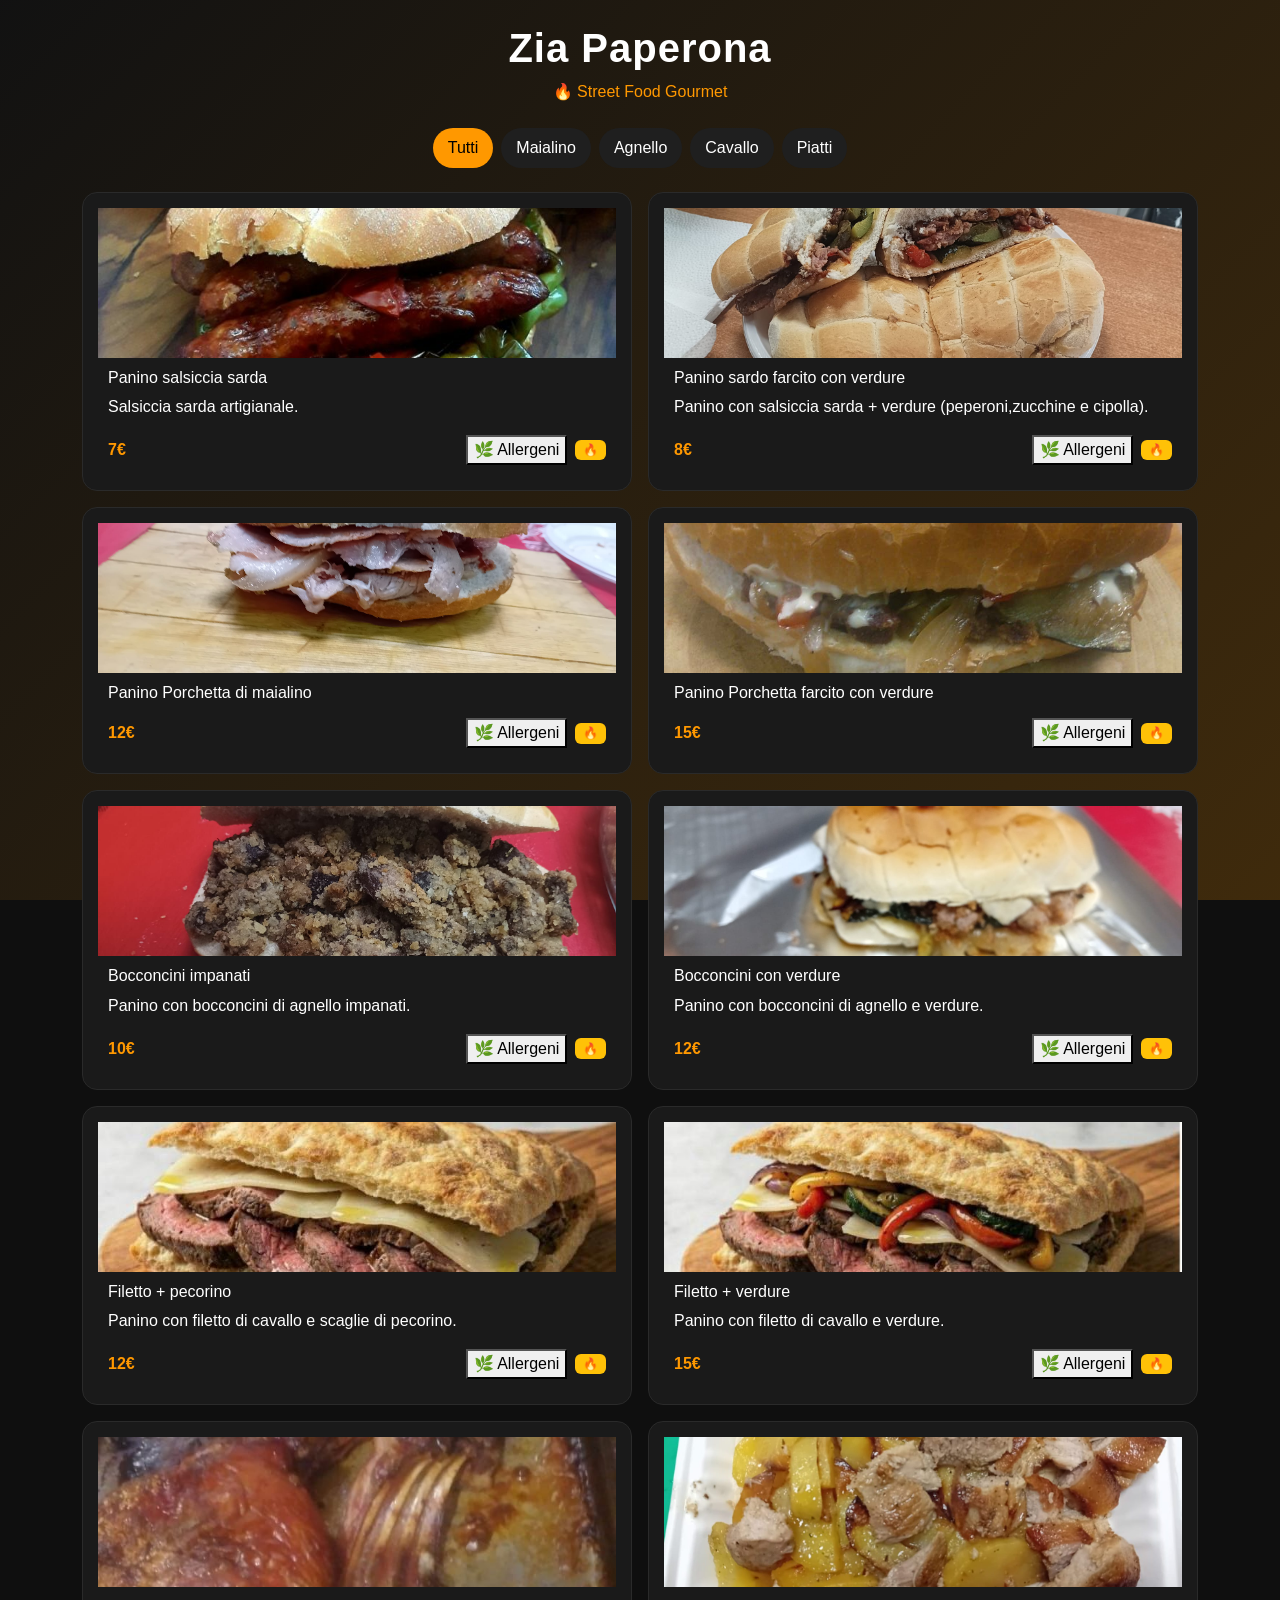
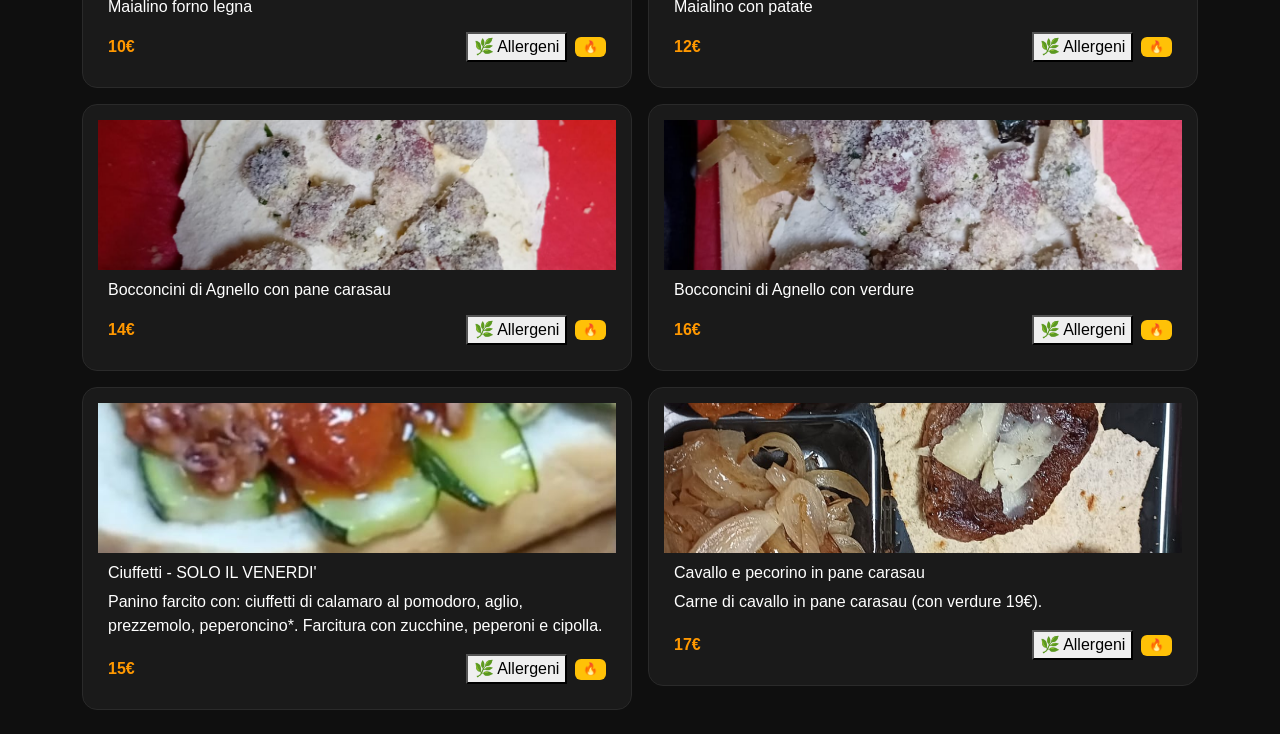
==== index.html @ 617897f8 "first commit" ====
<!DOCTYPE html>
<html lang="it">
<head>
  <meta charset="UTF-8">
  <meta name="viewport" content="width=device-width, initial-scale=1.0">
  <title>Zia Paperona Menu</title>

  <!-- Bootstrap -->
  <link href="https://cdn.jsdelivr.net/npm/bootstrap@5.3.3/dist/css/bootstrap.min.css" rel="stylesheet">

  <link rel="stylesheet" href="./style.css">
</head>
<body>

<div class="bg"></div>

<div class="container py-4">

  <div class="text-center mb-4">
    <h1 class="title">Zia Paperona</h1>
    <p class="subtitle">🔥 Street Food Gourmet</p>
  </div>

  <div id="filters" class="d-flex flex-wrap justify-content-center gap-2 mb-4"></div>

  <div id="menu" class="row g-3"></div>

</div>

<script src="./script.js"></script>
</body>
</html>
---- style.css ----
body {
  margin: 0;
  font-family: 'Segoe UI', sans-serif;
  background:#0f0f0f;
  color: white;
}

/* 🔥 BG ANIMATO */
.bg {
  position: fixed;
  top: 0;
  left: 0;
  width: 100%;
  height: 100%;
  background: linear-gradient(-45deg, #0f0f0f, #1c1c1c, #ff9800, #1c1c1c);
  background-size: 300% 300%;
  animation: bgMove 12s ease infinite;
  z-index: -1;
  opacity: 0.2;
}

@keyframes bgMove {
  0% { background-position: 0% }
  50% { background-position: 100% }
  100% { background-position: 0% }
}

/* TITOLI */
.title {
  font-weight: bold;
  letter-spacing: 1px;
}

.subtitle {
  color: #ff9800;
}

/* BOTTONI */
.filter-btn {
  border: none;
  padding: 8px 15px;
  border-radius: 20px;
  background: #1f1f1f;
  color: white;
  transition: 0.3s;
}

.filter-btn.active,
.filter-btn:hover {
  background: #ff9800;
  color: black;
}

/* CARD MENU */
.menu-card {
  background: #1a1a1a;
  border-radius: 15px;
  padding: 15px;
  transition: 0.3s;
  border: 1px solid #2a2a2a;
}

.menu-card:hover {
  transform: translateY(-5px);
  border-color: #ff9800;
  box-shadow: 0 5px 20px rgba(255,152,0,0.3);
}

/* NOME */
.item-name {
  font-weight: 500;
}

/* PREZZO */
.item-price {
  color: #ff9800;
  font-weight: bold;
}

/* CARD STILE FOOD */
.menu-card {
  background: #1a1a1a;
  border-radius: 15px;
  overflow: hidden;
  transition: 0.3s;
  border: 1px solid #2a2a2a;
}

.menu-card img {
  width: 100%;
  height: 150px;
  object-fit: cover;
}

.menu-card:hover {
  transform: translateY(-5px) scale(1.02);
  box-shadow: 0 10px 25px rgba(255,152,0,0.3);
  border-color: #ff9800;
}

.card-body {
  padding: 10px;
}

.item-name {
  font-size: 16px;
}

.item-price {
  color: #ff9800;
  font-weight: bold;
}

.allergeni-panel {
  display: none;        /* nascosto di default */
  flex-wrap: wrap;
  gap: 6px;
  margin-top: 10px;
  padding-top: 10px;
  border-top: 1px solid rgba(0,0,0,0.08);
}

.allergeni-panel.open {
  display: flex;        /* visibile solo quando ha la classe .open */
}
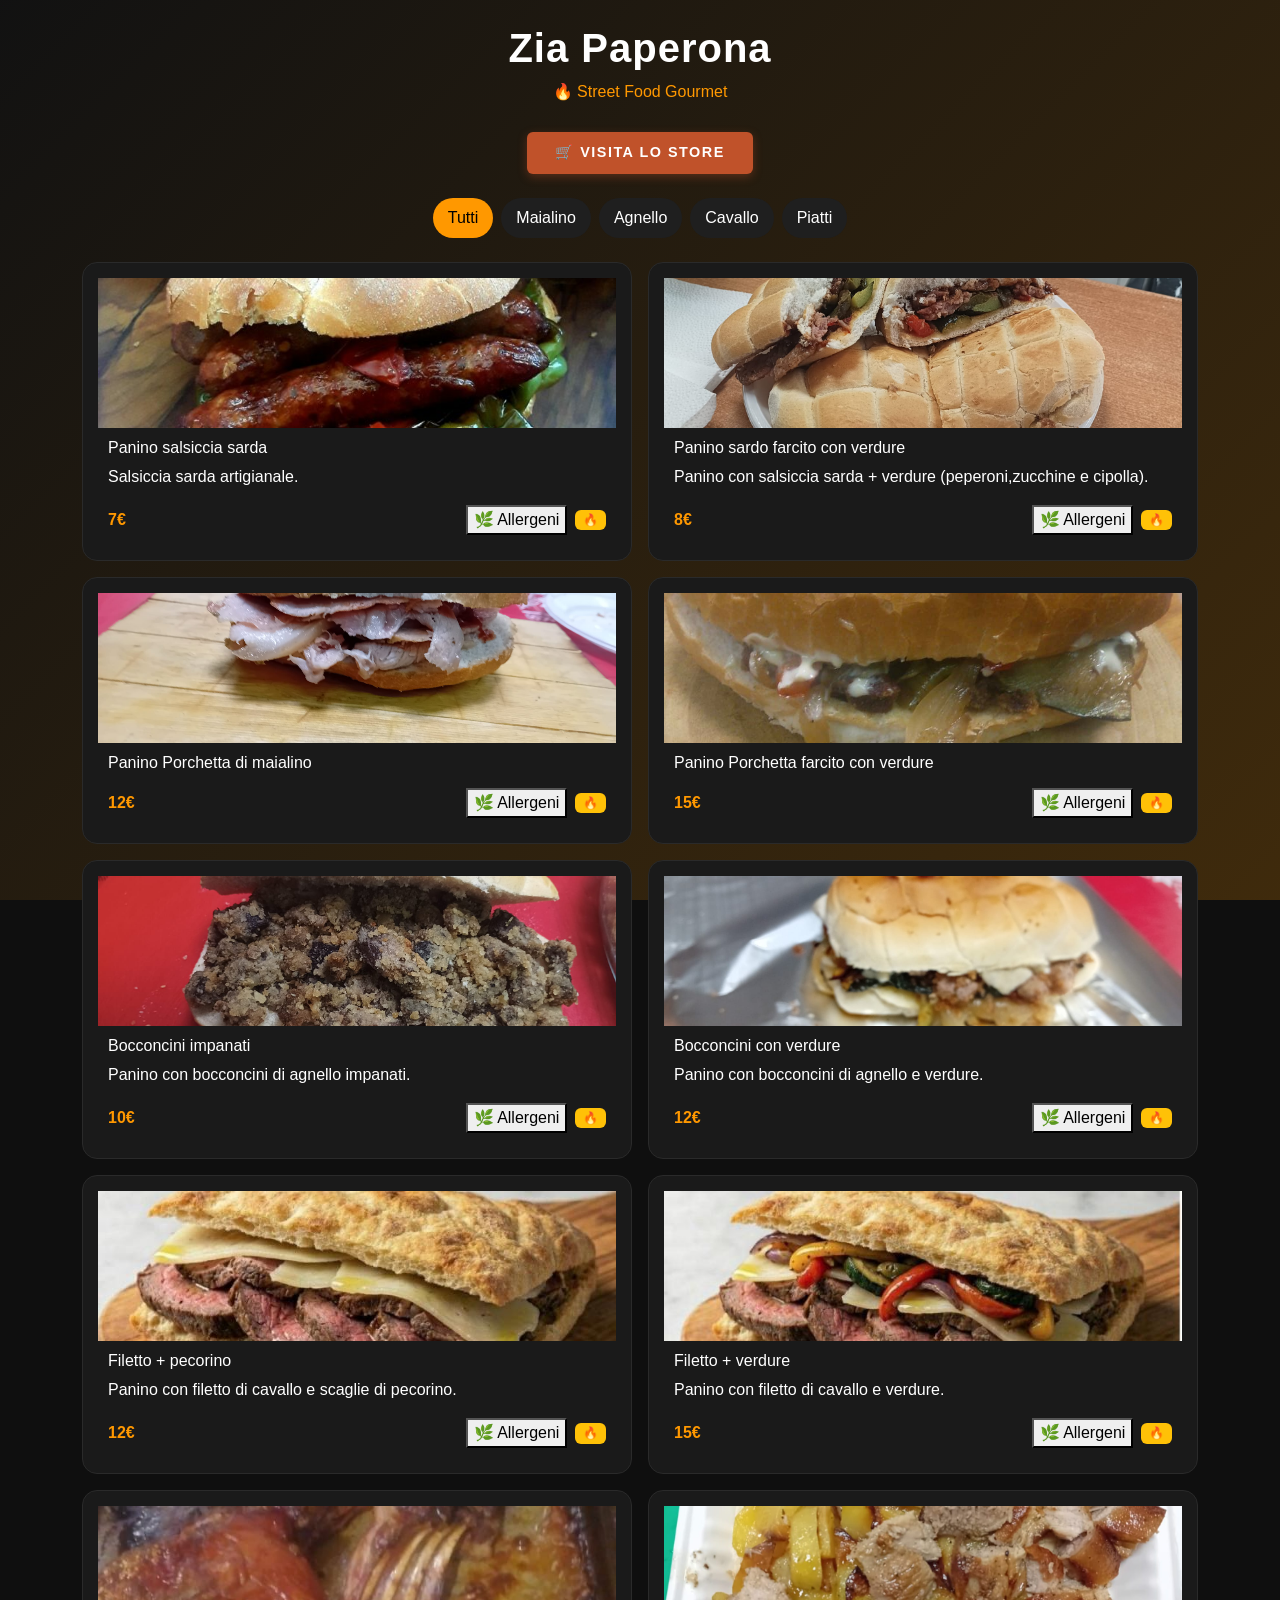
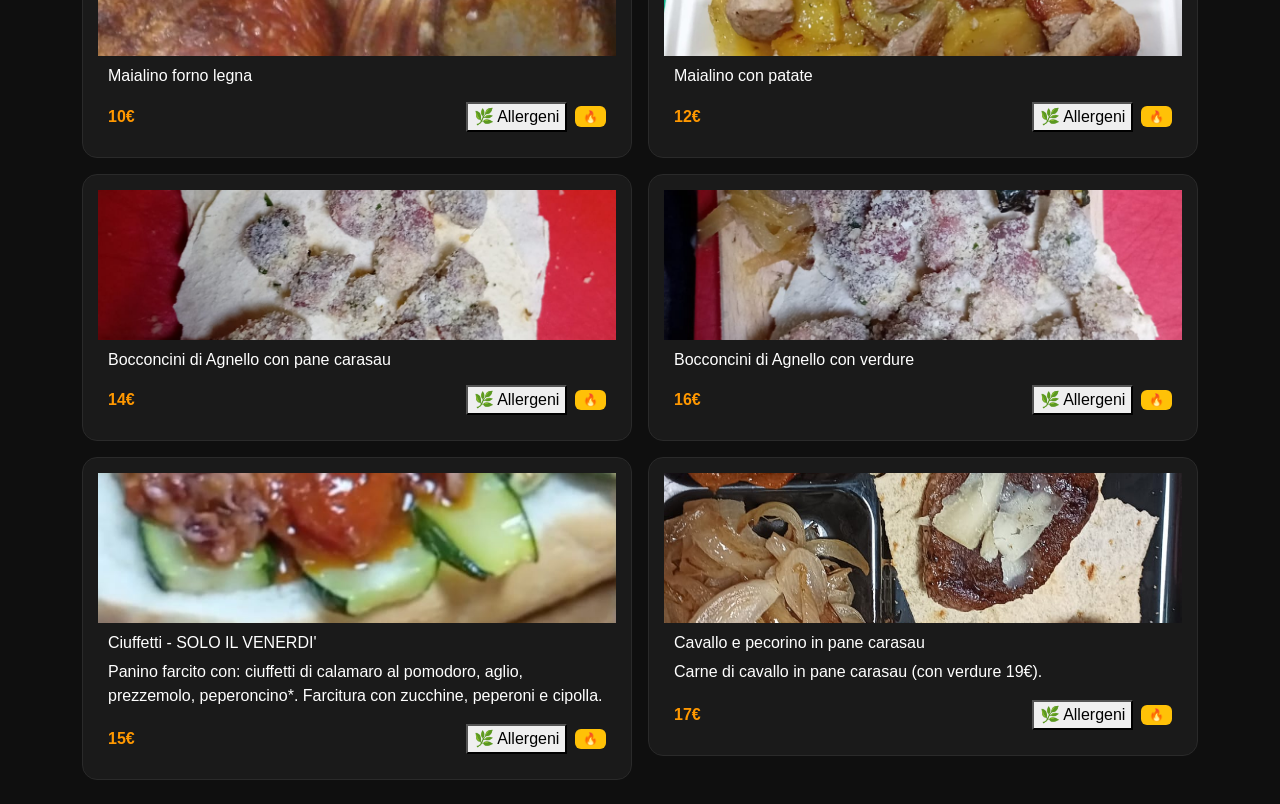
==== commit cc71eebb: "add prodotti.html" ====
--- a/index.html
+++ b/index.html
@@ -1,32 +1,23 @@
 <!DOCTYPE html>
 <html lang="it">
 <head>
-  <meta charset="UTF-8">
-  <meta name="viewport" content="width=device-width, initial-scale=1.0">
-  <title>Zia Paperona Menu</title>
-
-  <!-- Bootstrap -->
-  <link href="https://cdn.jsdelivr.net/npm/bootstrap@5.3.3/dist/css/bootstrap.min.css" rel="stylesheet">
-
-  <link rel="stylesheet" href="./style.css">
+<meta charset="UTF-8">
+<meta name="viewport" content="width=device-width, initial-scale=1.0">
+<title>Zia Paperona Menu</title>
+<link href="https://cdn.jsdelivr.net/npm/bootstrap@5.3.3/dist/css/bootstrap.min.css" rel="stylesheet">
+<link rel="stylesheet" href="./style.css">
 </head>
 <body>
-
 <div class="bg"></div>
-
 <div class="container py-4">
-
   <div class="text-center mb-4">
     <h1 class="title">Zia Paperona</h1>
     <p class="subtitle">🔥 Street Food Gourmet</p>
+    <a href="./prodotti.html" class="btn-store">🛒 Visita lo Store</a>
   </div>
-
   <div id="filters" class="d-flex flex-wrap justify-content-center gap-2 mb-4"></div>
-
   <div id="menu" class="row g-3"></div>
-
 </div>
-
 <script src="./script.js"></script>
 </body>
 </html>
--- a/style.css
+++ b/style.css
@@ -122,4 +122,27 @@
 
 .allergeni-panel.open {
   display: flex;        /* visibile solo quando ha la classe .open */
+}
+
+
+.btn-store {
+  display: inline-block;
+  margin-top: 12px;
+  padding: 10px 28px;
+  background: #c0522a;
+  color: #fff;
+  font-family: 'Lato', sans-serif;
+  font-weight: 700;
+  font-size: 0.9rem;
+  letter-spacing: 1.5px;
+  text-transform: uppercase;
+  text-decoration: none;
+  border-radius: 6px;
+  box-shadow: 0 3px 10px rgba(192,82,42,.35);
+  transition: background .2s, transform .15s;
+}
+.btn-store:hover {
+  background: #a83d1c;
+  transform: scale(1.03);
+  color: #fff;
 }
